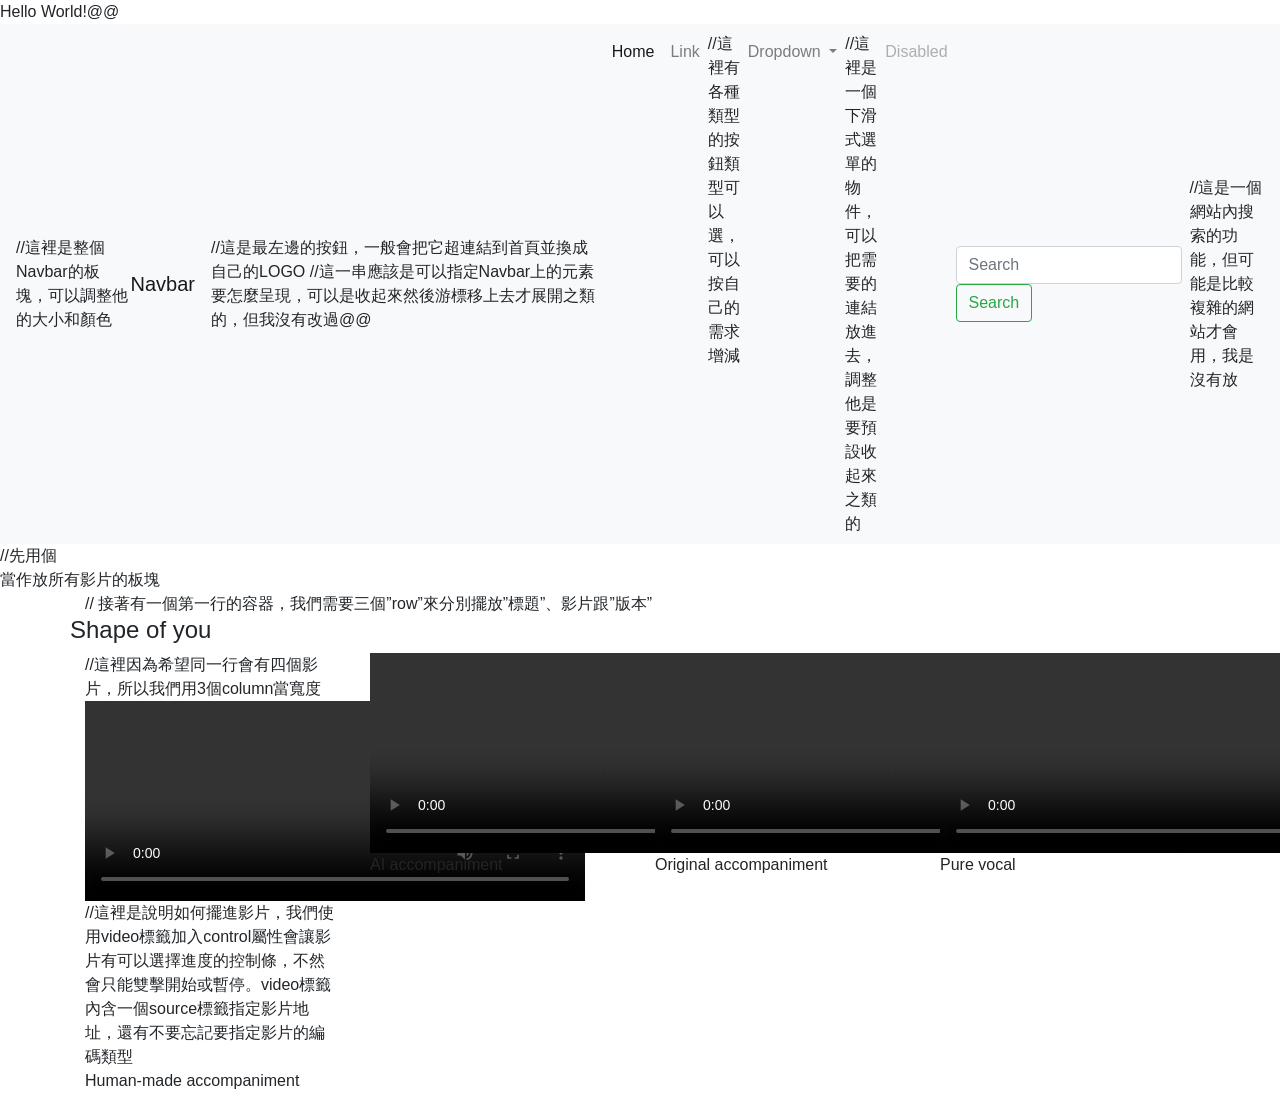
==== index.html @ b18127c0 "fix index name" ====
<html>
<head>
    <link rel="stylesheet" href="https://cdn.jsdelivr.net/npm/bootstrap@4.6.2/dist/css/bootstrap.min.css" integrity="sha384-xOolHFLEh07PJGoPkLv1IbcEPTNtaed2xpHsD9ESMhqIYd0nLMwNLD69Npy4HI+N" crossorigin="anonymous">
    <link rel="stylesheet" href="css/style.css">
</head>
<body>
    Hello World!@@
    <nav class="navbar navbar-expand-lg navbar-light bg-light">
        //�o�̬O���Navbar���O���A�i�H�վ�L���j�p�M�C��
        <a class="navbar-brand" href="#">Navbar</a>
        //�o�O�̥��䪺���s�A�@��|�⥦�W�s���쭺���ô����ۤv��LOGO
        <button class="navbar-toggler" type="button" data-toggle="collapse" data-target="#navbarSupportedContent" aria-controls="navbarSupportedContent" aria-expanded="false" aria-label="Toggle navigation">
            <span class="navbar-toggler-icon"></span>
        </button>
        //�o�@�����ӬO�i�H���wNavbar�W�������n���e�{�A�i�H�O���_�ӵM���в��W�h�~�i�}�������A���ڨS����L@@
        <div class="collapse navbar-collapse" id="navbarSupportedContent">
            <ul class="navbar-nav mr-auto">
                <li class="nav-item active">
                    <a class="nav-link" href="#">Home <span class="sr-only">(current)</span></a>
                </li>
                <li class="nav-item">
                    <a class="nav-link" href="#">Link</a>
                </li>
                //�o�̦��U�����������s�����i�H��A�i�H���ۤv���ݨD�W��
                <li class="nav-item dropdown">
                    <a class="nav-link dropdown-toggle" href="#" id="navbarDropdown" role="button" data-toggle="dropdown" aria-haspopup="true" aria-expanded="false">
                        Dropdown
                    </a>
                    <div class="dropdown-menu" aria-labelledby="navbarDropdown">
                        <a class="dropdown-item" href="#">Action</a>
                        <a class="dropdown-item" href="#">Another action</a>
                        <div class="dropdown-divider"></div>
                        <a class="dropdown-item" href="#">Something else here</a>
                    </div>
                </li>
                //�o�̬O�@�ӤU�Ʀ���檺����A�i�H��ݭn���s����i�h�A�վ�L�O�n�w�]���_�Ӥ�����
                <li class="nav-item">
                    <a class="nav-link disabled" href="#" tabindex="-1" aria-disabled="true">Disabled</a>
                </li>
            </ul>
            <form class="form-inline my-2 my-lg-0">
                <input class="form-control mr-sm-2" type="search" placeholder="Search" aria-label="Search">
                <button class="btn btn-outline-success my-2 my-sm-0" type="submit">Search</button>
            </form>
            //�o�O�@�Ӻ������j�����\��A���i��O��������������~�|�ΡA�ڬO�S����
        </div>
    </nav>
    <div id="video_container">
        //���έ�<div>
            ���@��Ҧ��v�����O��
            <div class="container">
                // ���ۦ��@�ӲĤ@�檺�e���A�ڭ̻ݭn�T�ӡ�row���Ӥ��O�\�񡨼��D���B�v���򡨪�����
                <div class="row">
                    <h4>Shape of you</h4>
                </div>
                <div class="row">
                    <div class="col-md-3">
                        //�o�̦]���Ʊ�P�@��|���|�Ӽv���A�ҥH�ڭ̥�3��column���e��
                        <video width="500" height="200" controls>
                            <source src="videos/Shapeofyou1.mp4" type="video/mp4">
                        </video>
                        //�o�̬O�����p���\�i�v���A�ڭ̨ϥ�video���ҥ[�Jcontrol�ݩʷ|���v�����i�H��ܶi�ת�������A���M�|�u�������}�l�μȰ��Cvideo���Ҥ��t�@��source���ҫ��w�v���a�}�A�٦����n�ѰO�n���w�v�����s�X����
                        <p>Human-made accompaniment</p>
                    </div>
                    <div class="col-md-3">
                        <video width="500" height="200" controls>
                            <source src="videos/Shape of you 2.mp4" type="video/mp4">
                        </video>
                        <p>AI accompaniment</p>
                    </div>
                    <div class="col-md-3">
                        <video width="500" height="200" controls>
                            <source src="videos/Shape of you 3.mp4" type="video/mp4">
                        </video>
                        <p>Original accompaniment</p>
                    </div>
                    <div class="col-md-3">
                        <video width="500" height="200" controls>
                            <source src="videos/Shape of you 4.mp4" type="video/mp4">
                        </video>
                        <p>Pure vocal</p>
                    </div>
                </div>
            </div>
        </div>
</body>

</html>
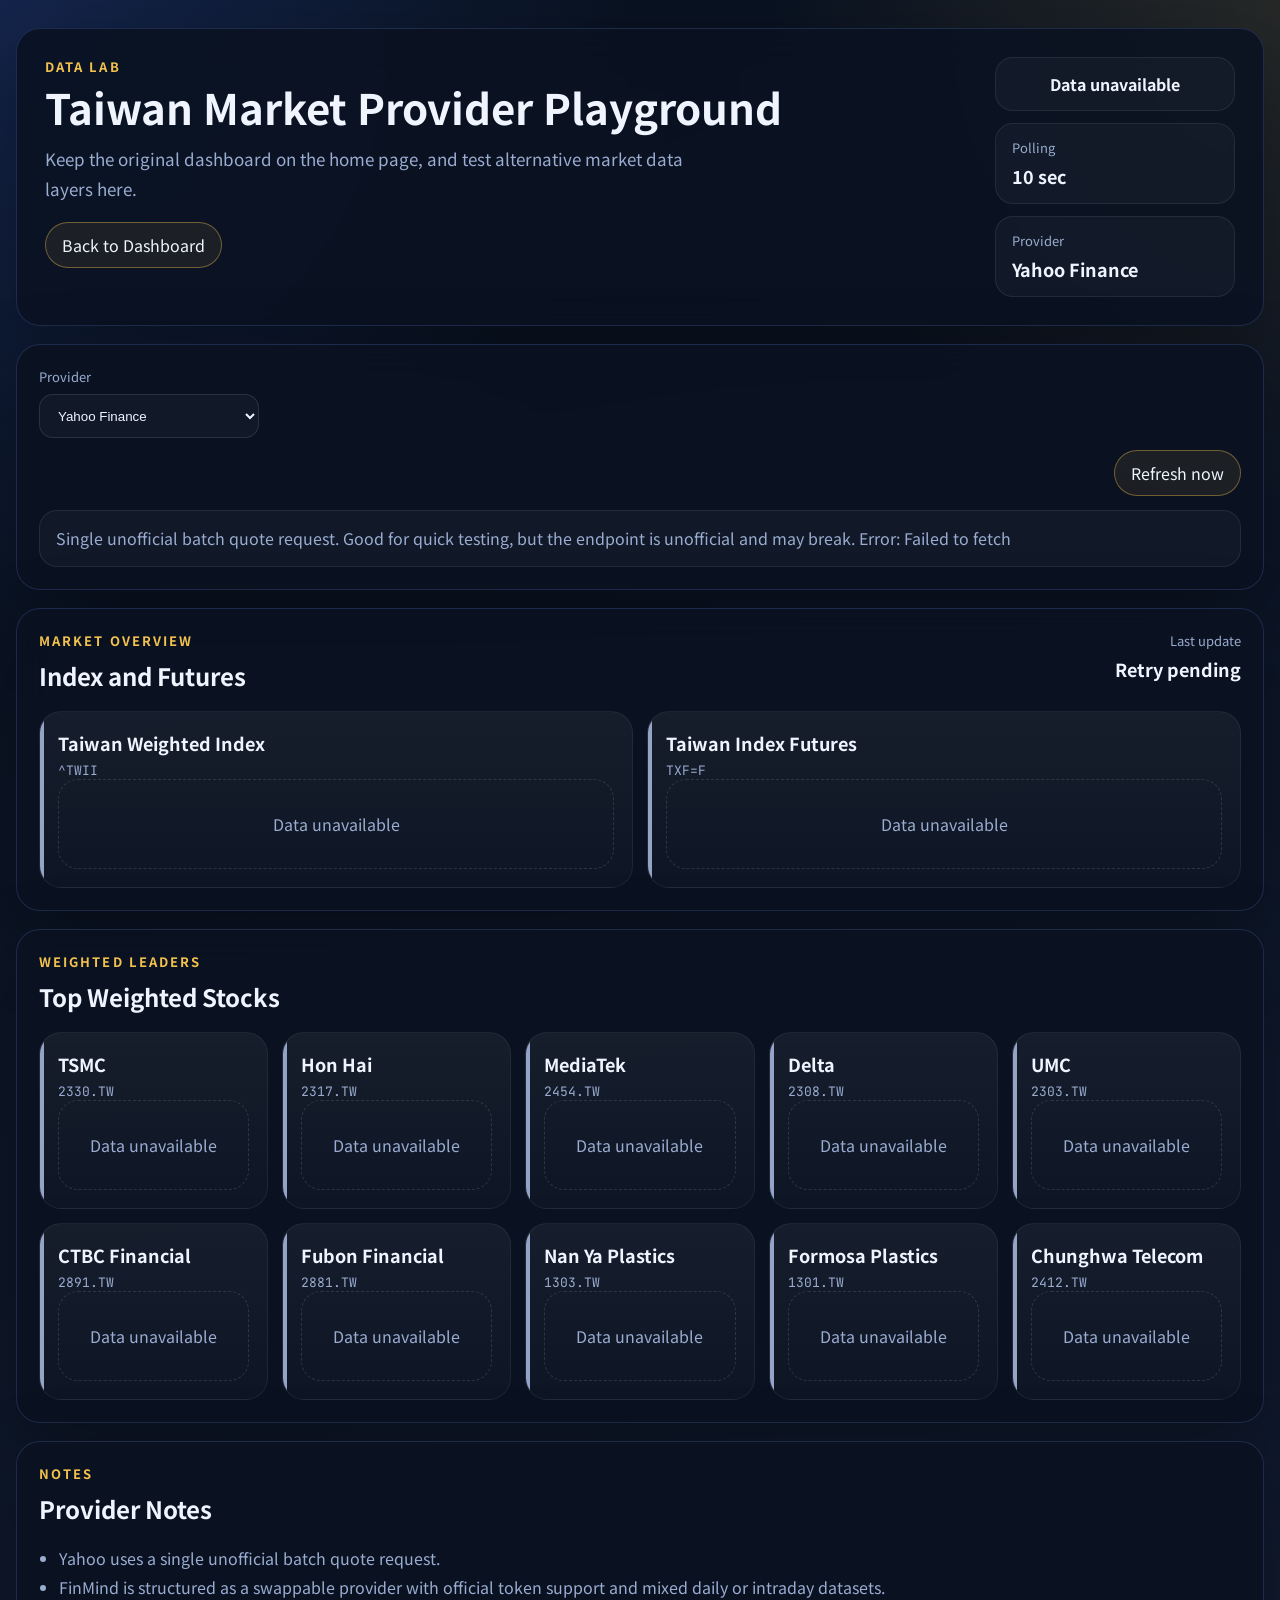
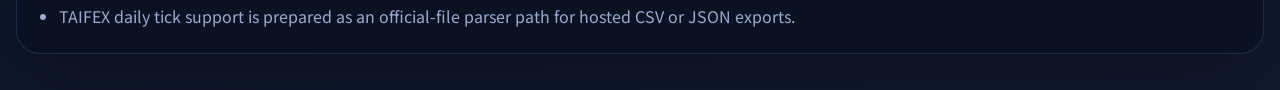
==== commit 49eeb803: "再更新" ====
--- a/index.html
+++ b/index.html
@@ -1,88 +1,106 @@
-<html>
+<!doctype html>
+<html lang="en">
 <head>
-    <link rel="stylesheet" href="https://cdn.jsdelivr.net/npm/bootstrap@4.6.2/dist/css/bootstrap.min.css" integrity="sha384-xOolHFLEh07PJGoPkLv1IbcEPTNtaed2xpHsD9ESMhqIYd0nLMwNLD69Npy4HI+N" crossorigin="anonymous">
-    <link rel="stylesheet" href="css/style.css">
+  <meta charset="utf-8">
+  <meta name="viewport" content="width=device-width, initial-scale=1">
+  <title>Market Data Lab</title>
+  <link rel="preconnect" href="https://fonts.googleapis.com">
+  <link rel="preconnect" href="https://fonts.gstatic.com" crossorigin>
+  <link href="https://fonts.googleapis.com/css2?family=JetBrains+Mono:wght@400;600;700&family=Noto+Sans+TC:wght@400;500;700&display=swap" rel="stylesheet">
+  <link rel="stylesheet" href="./style.css">
 </head>
 <body>
-    Hello World!@@
-    <nav class="navbar navbar-expand-lg navbar-light bg-light">
-        //�o�̬O���Navbar���O���A�i�H�վ�L���j�p�M�C��
-        <a class="navbar-brand" href="#">Navbar</a>
-        //�o�O�̥��䪺���s�A�@��|�⥦�W�s���쭺���ô����ۤv��LOGO
-        <button class="navbar-toggler" type="button" data-toggle="collapse" data-target="#navbarSupportedContent" aria-controls="navbarSupportedContent" aria-expanded="false" aria-label="Toggle navigation">
-            <span class="navbar-toggler-icon"></span>
-        </button>
-        //�o�@�����ӬO�i�H���wNavbar�W�������n���e�{�A�i�H�O���_�ӵM���в��W�h�~�i�}�������A���ڨS����L@@
-        <div class="collapse navbar-collapse" id="navbarSupportedContent">
-            <ul class="navbar-nav mr-auto">
-                <li class="nav-item active">
-                    <a class="nav-link" href="#">Home <span class="sr-only">(current)</span></a>
-                </li>
-                <li class="nav-item">
-                    <a class="nav-link" href="#">Link</a>
-                </li>
-                //�o�̦��U�����������s�����i�H��A�i�H���ۤv���ݨD�W��
-                <li class="nav-item dropdown">
-                    <a class="nav-link dropdown-toggle" href="#" id="navbarDropdown" role="button" data-toggle="dropdown" aria-haspopup="true" aria-expanded="false">
-                        Dropdown
-                    </a>
-                    <div class="dropdown-menu" aria-labelledby="navbarDropdown">
-                        <a class="dropdown-item" href="#">Action</a>
-                        <a class="dropdown-item" href="#">Another action</a>
-                        <div class="dropdown-divider"></div>
-                        <a class="dropdown-item" href="#">Something else here</a>
-                    </div>
-                </li>
-                //�o�̬O�@�ӤU�Ʀ���檺����A�i�H��ݭn���s����i�h�A�վ�L�O�n�w�]���_�Ӥ�����
-                <li class="nav-item">
-                    <a class="nav-link disabled" href="#" tabindex="-1" aria-disabled="true">Disabled</a>
-                </li>
-            </ul>
-            <form class="form-inline my-2 my-lg-0">
-                <input class="form-control mr-sm-2" type="search" placeholder="Search" aria-label="Search">
-                <button class="btn btn-outline-success my-2 my-sm-0" type="submit">Search</button>
-            </form>
-            //�o�O�@�Ӻ������j�����\��A���i��O��������������~�|�ΡA�ڬO�S����
+  <div class="app-shell">
+    <header class="hero">
+      <div>
+        <p class="eyebrow">Data Lab</p>
+        <h1>Taiwan Market Provider Playground</h1>
+        <p class="hero__copy">
+          Keep the original dashboard on the home page, and test alternative market data layers here.
+        </p>
+        <div class="hero__actions">
+          <a class="back-link" href="./index_hide.html">Back to Dashboard</a>
         </div>
-    </nav>
-    <div id="video_container">
-        //���έ�<div>
-            ���@��Ҧ��v�����O��
-            <div class="container">
-                // ���ۦ��@�ӲĤ@�檺�e���A�ڭ̻ݭn�T�ӡ�row���Ӥ��O�\�񡨼��D���B�v���򡨪�����
-                <div class="row">
-                    <h4>Shape of you</h4>
-                </div>
-                <div class="row">
-                    <div class="col-md-3">
-                        //�o�̦]���Ʊ�P�@��|���|�Ӽv���A�ҥH�ڭ̥�3��column���e��
-                        <video width="500" height="200" controls>
-                            <source src="videos/Shapeofyou1.mp4" type="video/mp4">
-                        </video>
-                        //�o�̬O�����p���\�i�v���A�ڭ̨ϥ�video���ҥ[�Jcontrol�ݩʷ|���v�����i�H��ܶi�ת�������A���M�|�u�������}�l�μȰ��Cvideo���Ҥ��t�@��source���ҫ��w�v���a�}�A�٦����n�ѰO�n���w�v�����s�X����
-                        <p>Human-made accompaniment</p>
-                    </div>
-                    <div class="col-md-3">
-                        <video width="500" height="200" controls>
-                            <source src="videos/Shape of you 2.mp4" type="video/mp4">
-                        </video>
-                        <p>AI accompaniment</p>
-                    </div>
-                    <div class="col-md-3">
-                        <video width="500" height="200" controls>
-                            <source src="videos/Shape of you 3.mp4" type="video/mp4">
-                        </video>
-                        <p>Original accompaniment</p>
-                    </div>
-                    <div class="col-md-3">
-                        <video width="500" height="200" controls>
-                            <source src="videos/Shape of you 4.mp4" type="video/mp4">
-                        </video>
-                        <p>Pure vocal</p>
-                    </div>
-                </div>
-            </div>
+      </div>
+      <div class="hero__meta">
+        <div class="status-pill" id="status-pill">Booting</div>
+        <div class="status-stack">
+          <span>Polling</span>
+          <strong>10 sec</strong>
         </div>
+        <div class="status-stack">
+          <span>Provider</span>
+          <strong id="provider-name">Yahoo Finance</strong>
+        </div>
+      </div>
+    </header>
+
+    <section class="panel toolbar">
+      <div class="toolbar__row">
+        <label class="field">
+          <span>Provider</span>
+          <select id="provider-select">
+            <option value="yahoo">Yahoo Finance</option>
+            <option value="finmind">FinMind</option>
+            <option value="taifex">TAIFEX Daily Tick</option>
+          </select>
+        </label>
+        <label class="field field--wide is-hidden" id="finmind-token-field">
+          <span>FinMind Token</span>
+          <input id="finmind-token" type="password" placeholder="Bearer token for FinMind">
+        </label>
+        <label class="field field--wide is-hidden" id="taifex-url-field">
+          <span>TAIFEX Tick URL</span>
+          <input id="taifex-url" type="url" placeholder="CSV or JSON URL for a daily tick file">
+        </label>
+      </div>
+      <div class="toolbar__row toolbar__row--end">
+        <button class="refresh-button" id="refresh-button" type="button">Refresh now</button>
+      </div>
+      <div class="provider-note" id="provider-note"></div>
+    </section>
+
+    <main class="dashboard">
+      <section class="panel panel--spotlight">
+        <div class="panel__head">
+          <div>
+            <p class="panel__eyebrow">Market Overview</p>
+            <h2>Index and Futures</h2>
+          </div>
+          <div class="panel__timestamp">
+            <span>Last update</span>
+            <strong id="last-updated">--:--:--</strong>
+          </div>
+        </div>
+        <div class="quote-grid quote-grid--major" id="major-grid"></div>
+      </section>
+
+      <section class="panel">
+        <div class="panel__head">
+          <div>
+            <p class="panel__eyebrow">Weighted Leaders</p>
+            <h2>Top Weighted Stocks</h2>
+          </div>
+        </div>
+        <div class="quote-grid" id="stocks-grid"></div>
+      </section>
+    </main>
+
+    <section class="panel panel--notes">
+      <div class="panel__head">
+        <div>
+          <p class="panel__eyebrow">Notes</p>
+          <h2>Provider Notes</h2>
+        </div>
+      </div>
+      <ul class="notes-list">
+        <li>Yahoo uses a single unofficial batch quote request.</li>
+        <li>FinMind is structured as a swappable provider with official token support and mixed daily or intraday datasets.</li>
+        <li>TAIFEX daily tick support is prepared as an official-file parser path for hosted CSV or JSON exports.</li>
+      </ul>
+    </section>
+  </div>
+
+  <script type="module" src="./main.js"></script>
 </body>
-
-</html>+</html>
--- a/style.css
+++ b/style.css
@@ -0,0 +1,364 @@
+:root {
+  --bg: #08111f;
+  --bg2: #111b2f;
+  --panel: rgba(10, 18, 34, 0.9);
+  --panel-border: rgba(122, 154, 255, 0.18);
+  --text: #eff4ff;
+  --muted: #9aacd0;
+  --gold: #f2c14e;
+  --up: #ff5c7c;
+  --down: #28cf88;
+  --shadow: 0 28px 80px rgba(0, 0, 0, 0.32);
+}
+
+* {
+  box-sizing: border-box;
+}
+
+body {
+  margin: 0;
+  min-height: 100vh;
+  color: var(--text);
+  font-family: 'Noto Sans TC', sans-serif;
+  background:
+    radial-gradient(circle at top left, rgba(68, 115, 255, 0.2), transparent 30%),
+    radial-gradient(circle at top right, rgba(242, 193, 78, 0.12), transparent 24%),
+    linear-gradient(160deg, var(--bg) 0%, var(--bg2) 100%);
+}
+
+button,
+input {
+  font: inherit;
+}
+
+.app-shell {
+  width: min(1280px, calc(100vw - 32px));
+  margin: 0 auto;
+  padding: 28px 0 36px;
+}
+
+.hero,
+.panel {
+  border: 1px solid var(--panel-border);
+  border-radius: 24px;
+  background: var(--panel);
+  box-shadow: var(--shadow);
+  backdrop-filter: blur(18px);
+}
+
+.hero {
+  display: flex;
+  justify-content: space-between;
+  gap: 24px;
+  padding: 28px;
+}
+
+.eyebrow,
+.panel__eyebrow {
+  margin: 0 0 8px;
+  color: var(--gold);
+  letter-spacing: 0.16em;
+  text-transform: uppercase;
+  font-size: 13px;
+  font-weight: 700;
+}
+
+.hero h1,
+.panel h2 {
+  margin: 0;
+}
+
+.hero h1 {
+  font-size: clamp(30px, 4vw, 42px);
+  line-height: 1.1;
+}
+
+.hero__copy {
+  max-width: 680px;
+  margin: 14px 0 0;
+  color: var(--muted);
+  font-size: 17px;
+  line-height: 1.75;
+}
+
+.hero__meta {
+  min-width: 240px;
+  display: grid;
+  gap: 12px;
+  align-content: start;
+}
+
+.hero__actions {
+  display: flex;
+  gap: 12px;
+  margin-top: 18px;
+}
+
+.back-link {
+  display: inline-flex;
+  align-items: center;
+  border: 1px solid rgba(242, 193, 78, 0.4);
+  border-radius: 999px;
+  background: rgba(242, 193, 78, 0.08);
+  color: var(--text);
+  text-decoration: none;
+  padding: 10px 16px;
+  transition: transform 0.18s ease, border-color 0.18s ease, background 0.18s ease;
+}
+
+.back-link:hover {
+  transform: translateY(-1px);
+  border-color: rgba(242, 193, 78, 0.75);
+  background: rgba(242, 193, 78, 0.16);
+}
+
+.status-pill,
+.status-stack {
+  border-radius: 18px;
+  border: 1px solid rgba(255, 255, 255, 0.08);
+  background: rgba(255, 255, 255, 0.03);
+}
+
+.status-pill {
+  padding: 14px 16px;
+  font-weight: 700;
+  text-align: center;
+}
+
+.status-stack {
+  padding: 14px 16px;
+}
+
+.status-stack span,
+.panel__timestamp span {
+  display: block;
+  color: var(--muted);
+  font-size: 13px;
+}
+
+.status-stack strong,
+.panel__timestamp strong {
+  display: block;
+  margin-top: 6px;
+  font-size: 18px;
+}
+
+.dashboard {
+  display: grid;
+  gap: 18px;
+  margin-top: 18px;
+}
+
+.toolbar {
+  margin-top: 18px;
+}
+
+.toolbar__row {
+  display: flex;
+  flex-wrap: wrap;
+  gap: 12px;
+}
+
+.toolbar__row + .toolbar__row {
+  margin-top: 12px;
+}
+
+.toolbar__row--end {
+  justify-content: flex-end;
+}
+
+.field {
+  min-width: 220px;
+  display: grid;
+  gap: 8px;
+}
+
+.field--wide {
+  flex: 1 1 320px;
+}
+
+.field span {
+  color: var(--muted);
+  font-size: 13px;
+}
+
+.field select,
+.field input {
+  width: 100%;
+  min-height: 44px;
+  border: 1px solid rgba(255, 255, 255, 0.1);
+  border-radius: 14px;
+  background: rgba(255, 255, 255, 0.03);
+  color: var(--text);
+  padding: 10px 14px;
+}
+
+.is-hidden {
+  display: none;
+}
+
+.provider-note {
+  margin-top: 14px;
+  padding: 14px 16px;
+  border-radius: 18px;
+  border: 1px solid rgba(255, 255, 255, 0.08);
+  background: rgba(255, 255, 255, 0.03);
+  color: var(--muted);
+  line-height: 1.7;
+}
+
+.panel {
+  padding: 22px;
+}
+
+.panel__head {
+  display: flex;
+  justify-content: space-between;
+  align-items: flex-start;
+  gap: 16px;
+  margin-bottom: 18px;
+}
+
+.panel__timestamp {
+  text-align: right;
+}
+
+.quote-grid {
+  display: grid;
+  grid-template-columns: repeat(auto-fit, minmax(220px, 1fr));
+  gap: 14px;
+}
+
+.quote-grid--major {
+  grid-template-columns: repeat(auto-fit, minmax(280px, 1fr));
+}
+
+.quote-card {
+  position: relative;
+  overflow: hidden;
+  border-radius: 22px;
+  border: 1px solid rgba(255, 255, 255, 0.06);
+  background: linear-gradient(180deg, rgba(255, 255, 255, 0.05), rgba(255, 255, 255, 0.02));
+  padding: 18px;
+}
+
+.quote-card::before {
+  content: '';
+  position: absolute;
+  inset: 0 auto 0 0;
+  width: 4px;
+  background: var(--muted);
+  opacity: 0.95;
+}
+
+.quote-card.is-up::before {
+  background: var(--up);
+}
+
+.quote-card.is-down::before {
+  background: var(--down);
+}
+
+.quote-card.is-flat::before {
+  background: var(--gold);
+}
+
+.quote-card__name {
+  margin: 0;
+  font-size: 18px;
+  font-weight: 700;
+}
+
+.quote-card__symbol {
+  margin-top: 6px;
+  color: var(--muted);
+  font-size: 13px;
+  font-family: 'JetBrains Mono', monospace;
+}
+
+.quote-card__price {
+  margin-top: 18px;
+  font-size: clamp(28px, 4vw, 38px);
+  line-height: 1;
+  font-weight: 700;
+  font-family: 'JetBrains Mono', monospace;
+}
+
+.quote-card__change {
+  display: flex;
+  gap: 10px;
+  margin-top: 12px;
+  align-items: center;
+  font-family: 'JetBrains Mono', monospace;
+  font-size: 16px;
+}
+
+.quote-card__change.is-up {
+  color: var(--up);
+}
+
+.quote-card__change.is-down {
+  color: var(--down);
+}
+
+.quote-card__change.is-flat {
+  color: var(--gold);
+}
+
+.quote-card__empty {
+  padding: 32px 18px;
+  border-radius: 20px;
+  border: 1px dashed rgba(255, 255, 255, 0.12);
+  text-align: center;
+  color: var(--muted);
+}
+
+.refresh-button {
+  border: 1px solid rgba(242, 193, 78, 0.4);
+  border-radius: 999px;
+  background: rgba(242, 193, 78, 0.08);
+  color: var(--text);
+  padding: 10px 16px;
+  cursor: pointer;
+  transition: transform 0.18s ease, border-color 0.18s ease, background 0.18s ease;
+}
+
+.refresh-button:hover {
+  transform: translateY(-1px);
+  border-color: rgba(242, 193, 78, 0.75);
+  background: rgba(242, 193, 78, 0.16);
+}
+
+.refresh-button:disabled {
+  opacity: 0.55;
+  cursor: wait;
+  transform: none;
+}
+
+.panel--notes {
+  margin-top: 18px;
+}
+
+.notes-list {
+  margin: 0;
+  padding-left: 20px;
+  color: var(--muted);
+  line-height: 1.8;
+}
+
+@media (max-width: 860px) {
+  .app-shell {
+    width: min(100vw - 20px, 1280px);
+    padding-top: 16px;
+  }
+
+  .hero,
+  .panel__head {
+    grid-template-columns: 1fr;
+    flex-direction: column;
+  }
+
+  .panel__timestamp {
+    text-align: left;
+  }
+}
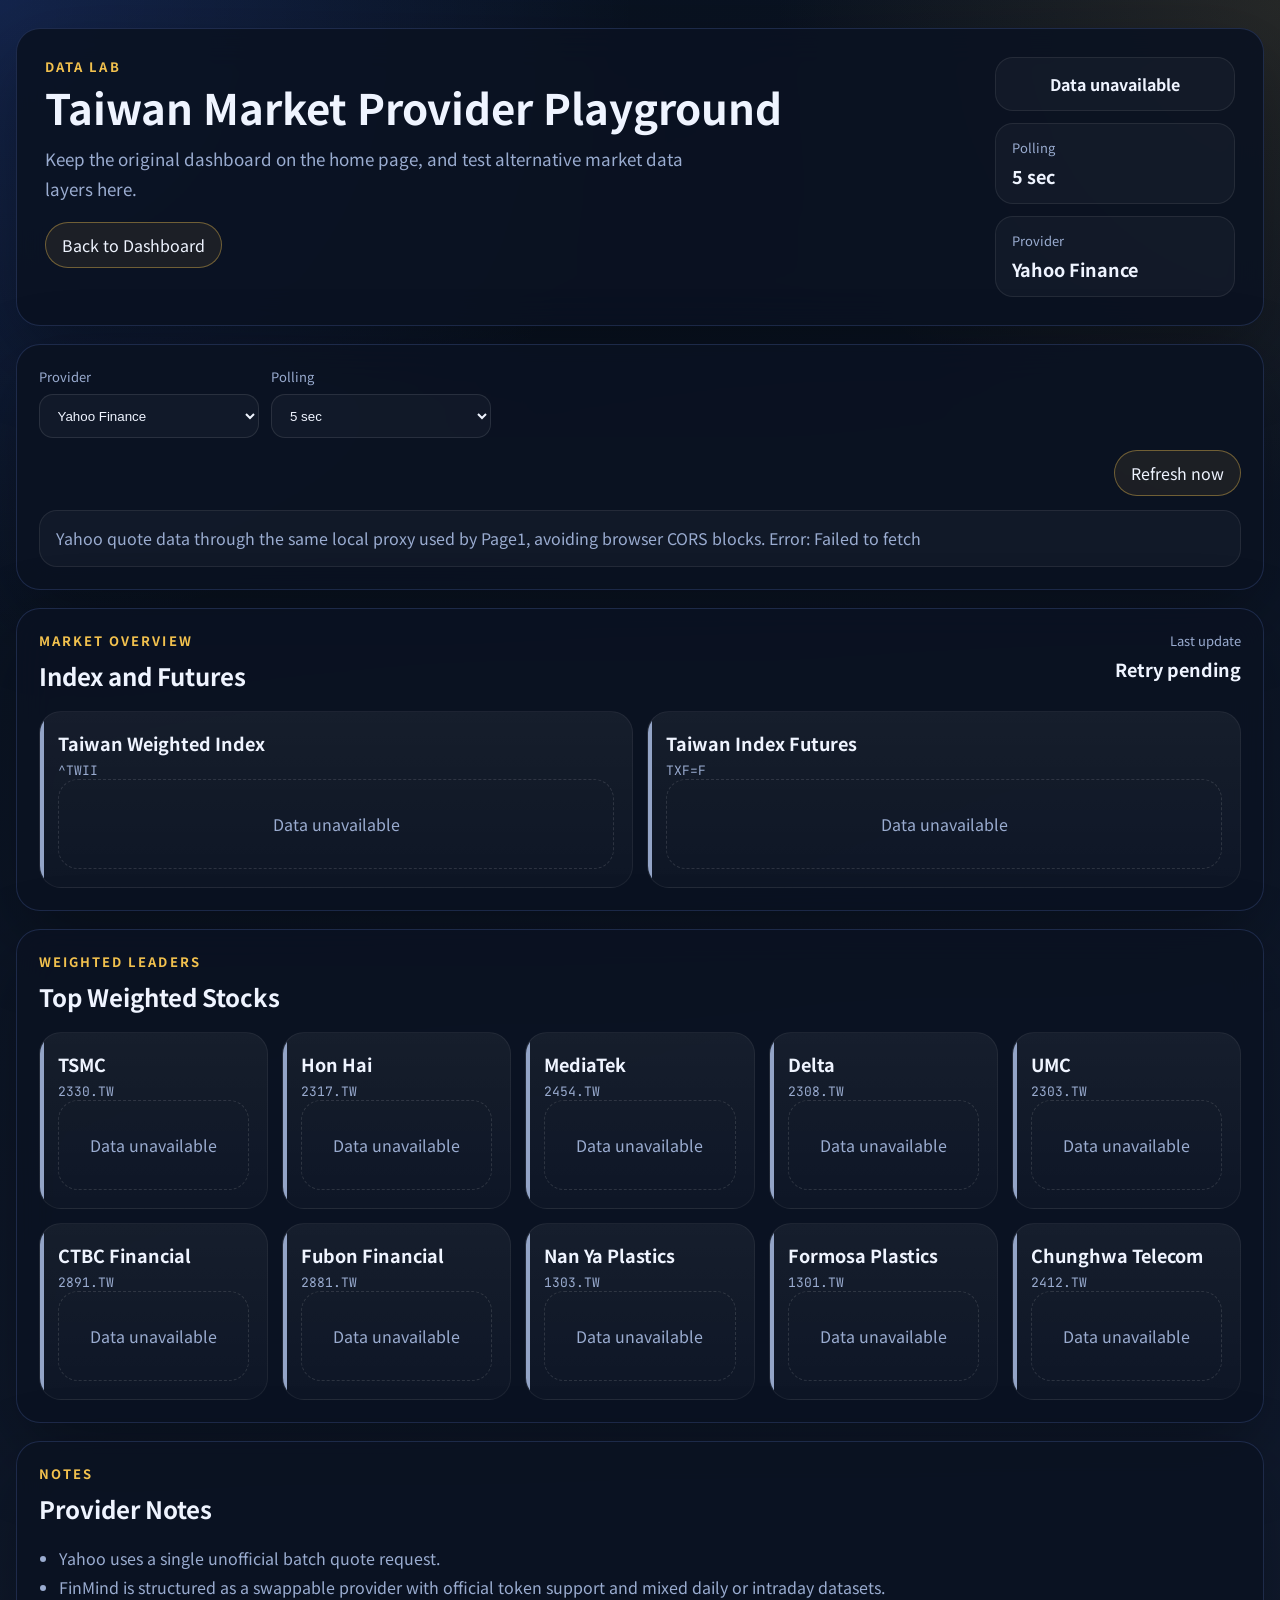
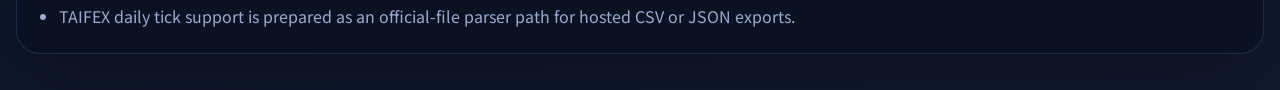
==== commit 26f78dd6: "重構資料層與各頁：全站單一計時器、嚴格依資料來源取資料、各頁改用真資料 資料層 - 新增 services/feedClock.js（全站唯一計時器）與 services/marketFeed.js（" ====
--- a/index.html
+++ b/index.html
@@ -26,7 +26,7 @@
         <div class="status-pill" id="status-pill">Booting</div>
         <div class="status-stack">
           <span>Polling</span>
-          <strong>10 sec</strong>
+          <strong id="poll-label">5 sec</strong>
         </div>
         <div class="status-stack">
           <span>Provider</span>
@@ -44,6 +44,10 @@
             <option value="finmind">FinMind</option>
             <option value="taifex">TAIFEX Daily Tick</option>
           </select>
+        </label>
+        <label class="field">
+          <span>Polling</span>
+          <select id="poll-select"></select>
         </label>
         <label class="field field--wide is-hidden" id="finmind-token-field">
           <span>FinMind Token</span>
